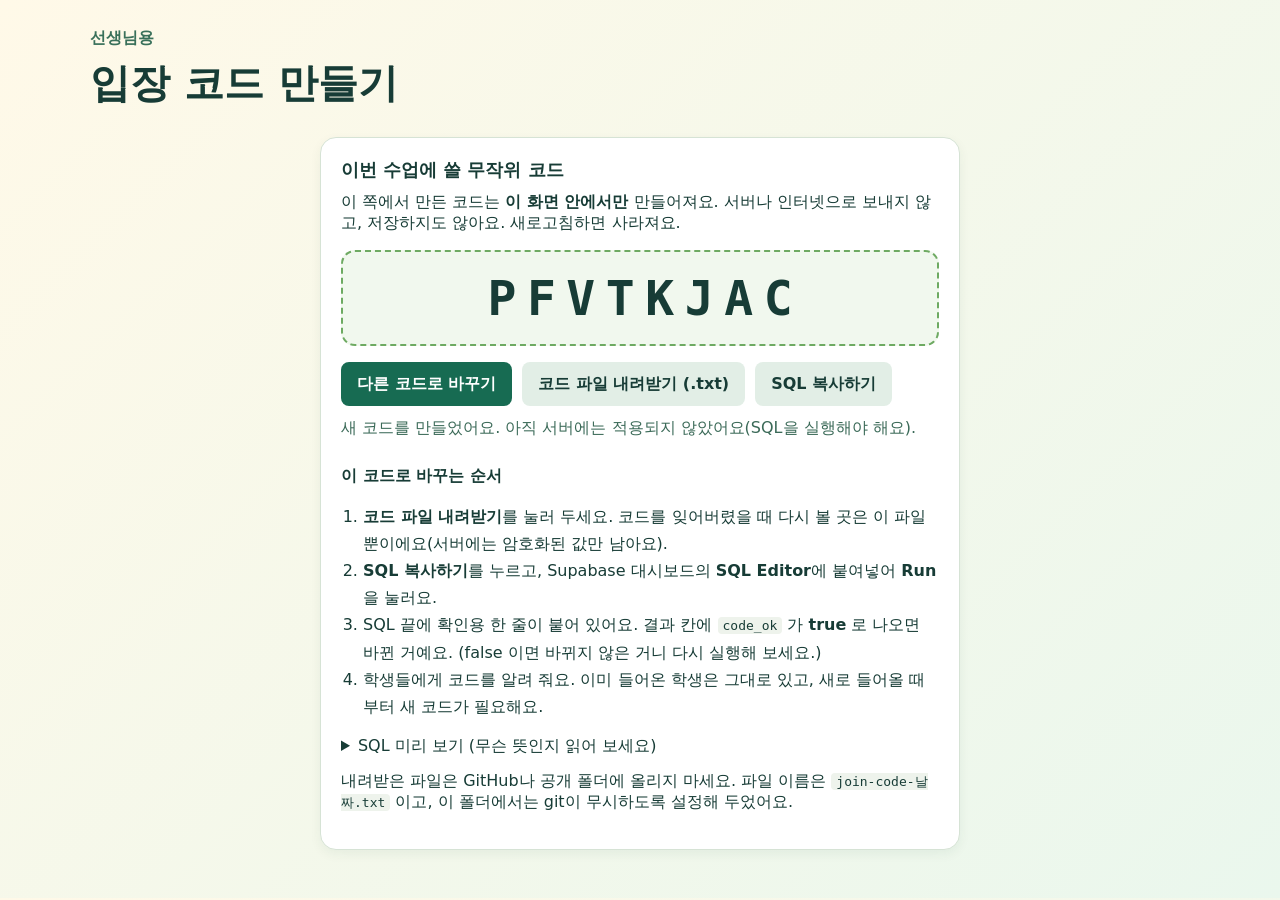
==== code.html @ 7f2667b0 "입장 화면에 이름(별명) 칸, 무작위 입장 코드 만들기 페이지(code.html) Co-Authored-By: Claude Sonnet 5.5 <noreply@anthropic.c" ====
<!doctype html>
<html lang="ko">
  <head>
    <meta charset="utf-8">
    <meta name="viewport" content="width=device-width, initial-scale=1.0">
    <meta name="robots" content="noindex">
    <title>입장 코드 만들기 - 함께 걷는 자연 공간</title>
    <link rel="stylesheet" href="./styles.css">
    <script src="./placement-rules.js" defer></script>
    <script src="./code-maker.js" defer></script>
  </head>
  <body>
    <main>
      <header>
        <div>
          <p class="eyebrow">선생님용</p>
          <h1>입장 코드 만들기</h1>
        </div>
      </header>
      <section class="setup-card code-maker" aria-labelledby="cm-title">
        <h2 id="cm-title">이번 수업에 쓸 무작위 코드</h2>
        <p>이 쪽에서 만든 코드는 <strong>이 화면 안에서만</strong> 만들어져요. 서버나 인터넷으로 보내지 않고, 저장하지도 않아요. 새로고침하면 사라져요.</p>
        <p id="cm-code" class="cm-code" aria-live="polite" aria-label="입장 코드">--------</p>
        <div class="button-row">
          <button id="cm-new" type="button">다른 코드로 바꾸기</button>
          <button id="cm-download" type="button" class="secondary">코드 파일 내려받기 (.txt)</button>
          <button id="cm-copy-sql" type="button" class="secondary">SQL 복사하기</button>
        </div>
        <p id="cm-status" role="status" class="cm-status"></p>

        <h3>이 코드로 바꾸는 순서</h3>
        <ol class="cm-steps">
          <li><b>코드 파일 내려받기</b>를 눌러 두세요. 코드를 잊어버렸을 때 다시 볼 곳은 이 파일뿐이에요(서버에는 암호화된 값만 남아요).</li>
          <li><b>SQL 복사하기</b>를 누르고, Supabase 대시보드의 <b>SQL Editor</b>에 붙여넣어 <b>Run</b>을 눌러요.</li>
          <li>SQL 끝에 확인용 한 줄이 붙어 있어요. 결과 칸에 <code>code_ok</code> 가 <b>true</b> 로 나오면 바뀐 거예요. (false 이면 바뀌지 않은 거니 다시 실행해 보세요.)</li>
          <li>학생들에게 코드를 알려 줘요. 이미 들어온 학생은 그대로 있고, 새로 들어올 때부터 새 코드가 필요해요.</li>
        </ol>
        <details>
          <summary>SQL 미리 보기 (무슨 뜻인지 읽어 보세요)</summary>
          <pre id="cm-sql" class="cm-sql"></pre>
          <p class="field-hint">① <code>crypt(코드, gen_salt('bf'))</code> 는 코드를 되돌릴 수 없는 암호화 값(해시)으로 바꿔요. 서버는 코드 자체를 저장하지 않고 이 값만 저장해요. ② <code>where world_id = ...</code> 는 이 학급 한 줄만 바꾸라는 조건이에요. 조건이 없으면 모든 줄이 바뀌므로 지우지 마세요.</p>
        </details>
        <p class="field-hint">내려받은 파일은 GitHub나 공개 폴더에 올리지 마세요. 파일 이름은 <code>join-code-날짜.txt</code> 이고, 이 폴더에서는 git이 무시하도록 설정해 두었어요.</p>
      </section>
    </main>
  </body>
</html>
---- styles.css ----
:root { color-scheme: light; font-family: Pretendard, "Noto Sans KR", system-ui, sans-serif; color: #173c36; background: linear-gradient(135deg, #fff9e8, #eaf7ed); }
* { box-sizing: border-box; }
body { margin: 0; min-width: 320px; }
main { width: min(1100px, calc(100% - 32px)); margin: 0 auto; padding: 28px 0 48px; }
header { display: flex; justify-content: space-between; gap: 20px; align-items: flex-start; margin-bottom: 20px; }
.header-actions { display: flex; flex-wrap: wrap; justify-content: flex-end; gap: 10px; }
h1, h2, p { margin-top: 0; }
h1 { font-size: clamp(1.7rem, 4vw, 2.5rem); margin-bottom: 6px; }
h2 { font-size: 1.1rem; margin-bottom: 10px; }
.eyebrow { color: #39705a; font-weight: 700; margin-bottom: 7px; }
.setup-card, aside { background: #fff; border: 1px solid #d6e3d5; border-radius: 16px; padding: 20px; box-shadow: 0 4px 12px rgb(23 60 54 / 6%); }
.form-grid { display: grid; grid-template-columns: repeat(2, minmax(0, 1fr)); gap: 14px; }
label { display: grid; gap: 6px; font-weight: 700; }
input { min-height: 44px; border: 1px solid #8aa99b; border-radius: 8px; padding: 9px; font: inherit; }
.checkbox { display: flex; align-items: center; margin-top: 14px; font-weight: 500; }
.checkbox input { width: 20px; min-height: 20px; margin-right: 8px; }
.button-row { display: flex; flex-wrap: wrap; gap: 10px; margin-top: 16px; }
button, .download-link { min-height: 44px; border: 0; border-radius: 8px; padding: 10px 16px; background: #176b52; color: #fff; font: inherit; font-weight: 700; cursor: pointer; }
.download-link { display: inline-flex; align-items: center; text-decoration: none; }
button.secondary, #stop-button { background: #e2eee6; color: #173c36; }
button:focus-visible, input:focus-visible, .download-link:focus-visible { outline: 3px solid #f2a900; outline-offset: 2px; }
.world-layout { display: grid; grid-template-columns: minmax(0, 1fr) 280px; gap: 20px; margin-top: 24px; }
#game { width: 100%; min-height: 460px; border: 4px solid #38795c; border-radius: 22px; overflow: hidden; background: #a8e3f0; box-shadow: 0 12px 28px rgb(39 110 75 / 18%), inset 0 0 0 4px #fff8d6; touch-action: none; }
#game canvas { display: block; width: 100% !important; height: auto !important; }
.controls { margin: 10px 4px; }
.location-status { margin: 0 4px; padding: 10px 12px; border-left: 4px solid #6eaa62; background: #edf5e5; border-radius: 0 8px 8px 0; line-height: 1.55; }
#presence-list { padding-left: 20px; margin-bottom: 26px; }
#presence-list li { padding: 4px 0; }
@media (max-width: 760px) { main { width: min(100% - 24px, 1100px); padding-top: 18px; } header, .world-layout { display: block; } .header-actions { justify-content: flex-start; margin-top: 12px; } .form-grid { grid-template-columns: 1fr; } aside { margin-top: 20px; } #game { min-height: 300px; } }

/* ---- 입장 코드와 자연물 놓기 ---- */
[hidden] { display: none !important; }
#join-card { max-width: 560px; margin: 0 auto; }
#join-code { font-size: 1.6rem; letter-spacing: .18em; text-transform: uppercase; text-align: center; }
#join-message { min-height: 1.6em; margin: 12px 0 0; }
#join-message[data-type="error"], #np-status[data-type="invalid"] { color: #9b1c2c; }
#np-status[data-type="valid"] { color: #17623f; }
.realtime-note { margin: 8px 4px 0; color: #7a4b00; }
.world-state { margin: 4px 0 0; color: #3b6a58; font-size: .92rem; }
#nature-panel { margin-top: 22px; padding-top: 18px; border-top: 1px solid #d6e3d5; }
#nature-panel h3 { font-size: 1rem; margin: 16px 0 6px; }
.np-note { color: #476153; margin-bottom: 10px; }
#np-kinds { display: grid; gap: 8px; }
#nature-panel .np-kind { display: block; width: 100%; text-align: left; background: #f1f8ee; color: #173c36; border: 2px solid #c9dec8; }
#nature-panel .np-kind small { display: block; font-weight: 500; margin-top: 2px; color: #4a6a5a; }
#nature-panel .np-kind[aria-pressed="true"] { background: #dff1e1; border-color: #176b52; }
.np-actions { display: flex; flex-wrap: wrap; gap: 8px; margin-top: 12px; }
#nature-panel button.danger { background: #b72d3b; color: #fff; }
#nature-panel button:disabled { background: #9aa99f; color: #fff; cursor: not-allowed; }
#np-status { min-height: 3em; margin: 12px 0 0; padding: 9px 10px; background: #f0f5ef; border-radius: 8px; line-height: 1.5; }
.np-cooldown { min-height: 1.3em; margin: 6px 0 0; color: #76520b; font-size: .9rem; }
.np-count { margin: 8px 0 0; color: #3b6a58; font-size: .92rem; }
#np-list { list-style: none; padding: 0; margin: 0; display: grid; gap: 6px; }
#nature-panel .np-item { width: 100%; text-align: left; background: #f1f8ee; color: #173c36; border: 2px solid #c9dec8; min-height: 40px; }
#nature-panel .np-item[aria-pressed="true"] { border-color: #f2a900; background: #fff6d8; }
.np-empty { color: #6a7f73; }
#game:focus-visible { outline: 4px solid #f2a900; outline-offset: 3px; }

/* ---- 이름(별명) 입력 ---- */
#join-form label + .field-hint { margin: 4px 0 14px; font-size: .82rem; color: #5c7467; }
#join-name { font-size: 1.15rem; text-align: center; }

/* ---- 입장 코드 만들기 ---- */
.code-maker { max-width: 640px; margin: 0 auto; }
.cm-code { font-size: clamp(2rem, 8vw, 3rem); font-weight: 800; letter-spacing: .22em; text-align: center; padding: 18px 8px 18px calc(8px + .22em); margin: 14px 0; background: #f1f8ee; border: 2px dashed #6eaa62; border-radius: 14px; user-select: all; font-family: ui-monospace, Menlo, Consolas, monospace; }
.cm-status { min-height: 1.6em; margin: 12px 0 0; color: #3b6a58; }
.cm-steps { padding-left: 22px; line-height: 1.7; }
.cm-sql { white-space: pre-wrap; overflow-wrap: anywhere; background: #f0f5ef; padding: 12px; border-radius: 8px; font-size: .85rem; }
.code-maker code { background: #eef3ec; padding: 1px 5px; border-radius: 4px; }
.code-maker h3 { margin: 22px 0 6px; font-size: 1rem; }
.code-maker details { margin: 14px 0; }
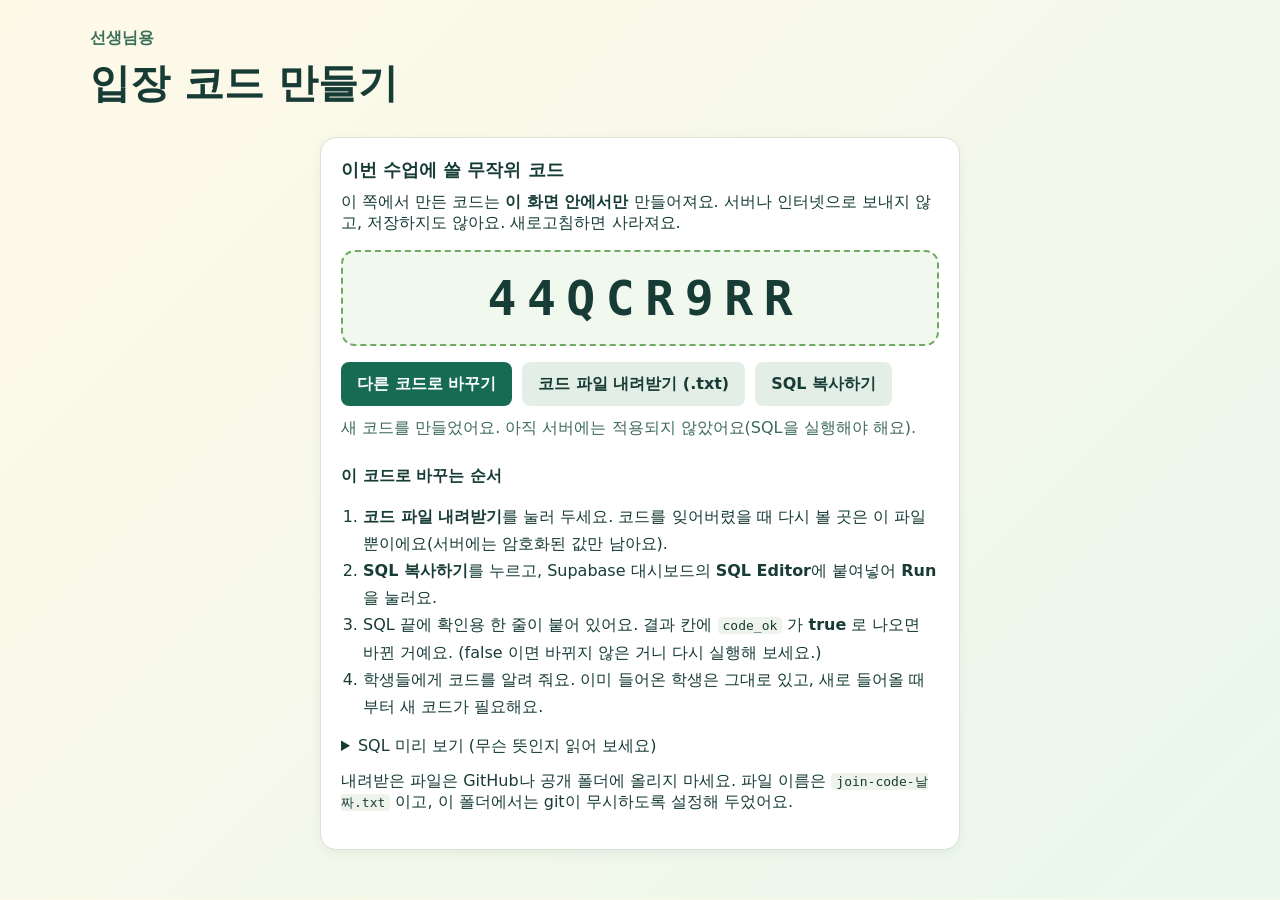
==== commit 8c36379b: "링크 썸네일(og-image)·초원 파비콘 추가, 공유 미리보기 메타 태그 Co-Authored-By: Claude Sonnet 5.5 <noreply@anthropic.com> " ====
--- a/code.html
+++ b/code.html
@@ -5,6 +5,9 @@
     <meta name="viewport" content="width=device-width, initial-scale=1.0">
     <meta name="robots" content="noindex">
     <title>입장 코드 만들기 - 함께 걷는 자연 공간</title>
+    <link rel="icon" href="./favicon.svg" type="image/svg+xml">
+    <link rel="icon" href="./favicon-32.png" sizes="32x32" type="image/png">
+    <link rel="apple-touch-icon" href="./apple-touch-icon.png">
     <link rel="stylesheet" href="./styles.css">
     <script src="./placement-rules.js" defer></script>
     <script src="./code-maker.js" defer></script>
--- a/styles.css
+++ b/styles.css
@@ -40,18 +40,19 @@
 #nature-panel { margin-top: 22px; padding-top: 18px; border-top: 1px solid #d6e3d5; }
 #nature-panel h3 { font-size: 1rem; margin: 16px 0 6px; }
 .np-note { color: #476153; margin-bottom: 10px; }
-#np-kinds { display: grid; gap: 8px; }
-#nature-panel .np-kind { display: block; width: 100%; text-align: left; background: #f1f8ee; color: #173c36; border: 2px solid #c9dec8; }
-#nature-panel .np-kind small { display: block; font-weight: 500; margin-top: 2px; color: #4a6a5a; }
+#np-kinds { display: grid; grid-template-columns: repeat(4, minmax(0, 1fr)); gap: 8px; }
+#nature-panel .np-kind { position: relative; display: flex; align-items: center; justify-content: center; width: 100%; aspect-ratio: 1; min-height: 56px; padding: 4px; background: #f1f8ee; color: #173c36; border: 2px solid #c9dec8; border-radius: 12px; }
+#nature-panel .np-kind[data-need="water"] { background: #dff1fa; border-color: #a8d3e8; }
+#nature-panel .np-kind[data-need="tree"]::after { content: "\1F333"; position: absolute; right: 2px; bottom: 0; font-size: .8rem; line-height: 1; }
+#nature-panel .np-kind canvas, #nature-panel .np-item canvas { display: block; pointer-events: none; }
 #nature-panel .np-kind[aria-pressed="true"] { background: #dff1e1; border-color: #176b52; }
 .np-actions { display: flex; flex-wrap: wrap; gap: 8px; margin-top: 12px; }
 #nature-panel button.danger { background: #b72d3b; color: #fff; }
 #nature-panel button:disabled { background: #9aa99f; color: #fff; cursor: not-allowed; }
 #np-status { min-height: 3em; margin: 12px 0 0; padding: 9px 10px; background: #f0f5ef; border-radius: 8px; line-height: 1.5; }
-.np-cooldown { min-height: 1.3em; margin: 6px 0 0; color: #76520b; font-size: .9rem; }
 .np-count { margin: 8px 0 0; color: #3b6a58; font-size: .92rem; }
-#np-list { list-style: none; padding: 0; margin: 0; display: grid; gap: 6px; }
-#nature-panel .np-item { width: 100%; text-align: left; background: #f1f8ee; color: #173c36; border: 2px solid #c9dec8; min-height: 40px; }
+#np-list { list-style: none; padding: 0; margin: 0; display: flex; flex-wrap: wrap; gap: 6px; }
+#nature-panel .np-item { display: flex; align-items: center; justify-content: center; width: 48px; height: 48px; min-height: 0; padding: 2px; background: #f1f8ee; color: #173c36; border: 2px solid #c9dec8; border-radius: 10px; }
 #nature-panel .np-item[aria-pressed="true"] { border-color: #f2a900; background: #fff6d8; }
 .np-empty { color: #6a7f73; }
 #game:focus-visible { outline: 4px solid #f2a900; outline-offset: 3px; }
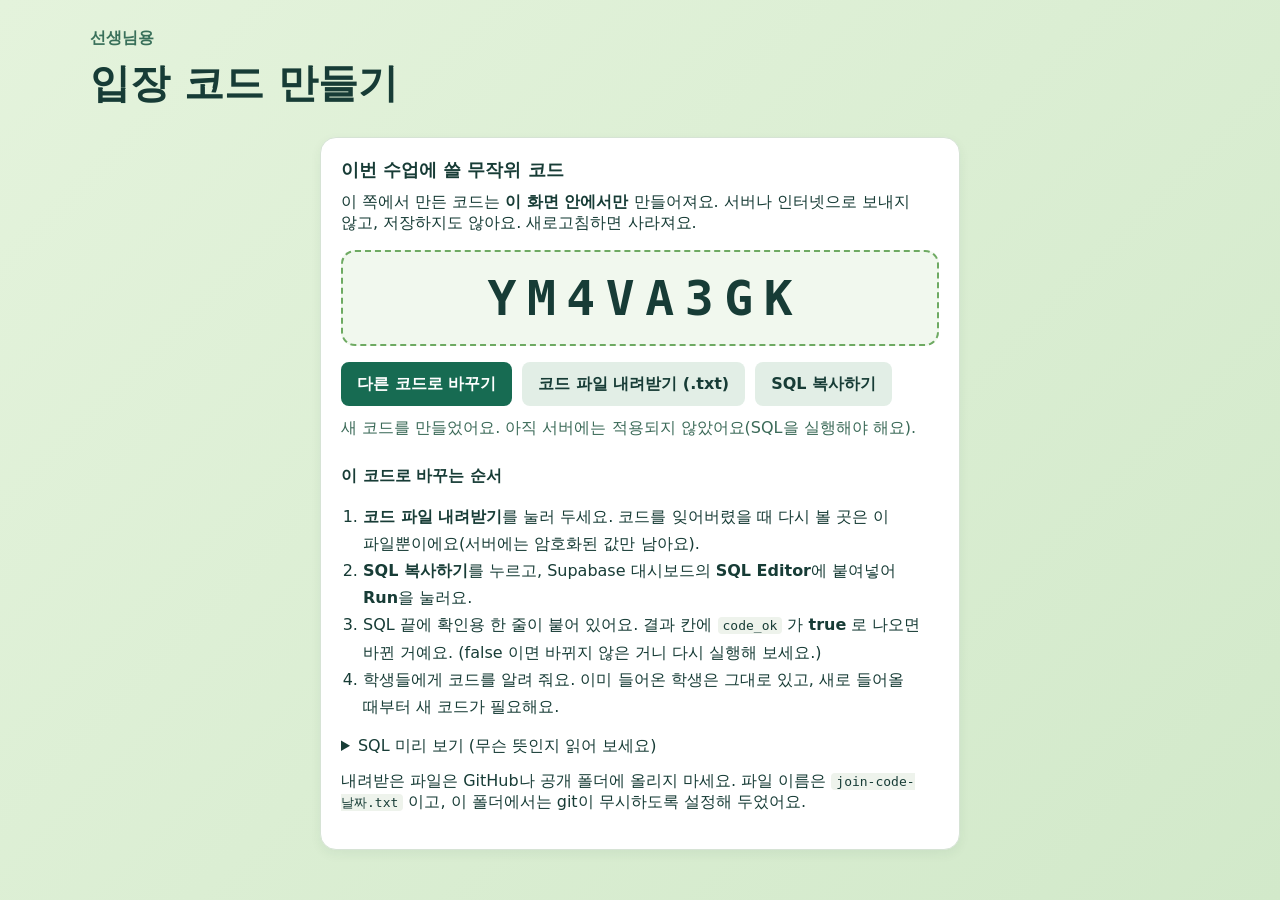
==== commit 8c2adc6a: "앱 이름을 '모두 함께 만드는 우리의 공간'으로, 줄바꿈을 어절 단위로 Co-Authored-By: Claude Sonnet 5.5 <noreply@anthropic.com> Cl" ====
--- a/code.html
+++ b/code.html
@@ -4,7 +4,7 @@
     <meta charset="utf-8">
     <meta name="viewport" content="width=device-width, initial-scale=1.0">
     <meta name="robots" content="noindex">
-    <title>입장 코드 만들기 - 함께 걷는 자연 공간</title>
+    <title>입장 코드 만들기 - 모두 함께 만드는 우리의 공간</title>
     <link rel="icon" href="./favicon.svg" type="image/svg+xml">
     <link rel="icon" href="./favicon-32.png" sizes="32x32" type="image/png">
     <link rel="apple-touch-icon" href="./apple-touch-icon.png">
--- a/styles.css
+++ b/styles.css
@@ -1,8 +1,14 @@
-:root { color-scheme: light; font-family: Pretendard, "Noto Sans KR", system-ui, sans-serif; color: #173c36; background: linear-gradient(135deg, #fff9e8, #eaf7ed); }
+:root { color-scheme: light; font-family: Pretendard, "Noto Sans KR", system-ui, sans-serif; color: #173c36; background: linear-gradient(135deg, #e4f3dc, #d2e9ca) fixed; }
 * { box-sizing: border-box; }
-body { margin: 0; min-width: 320px; }
+html { word-break: keep-all; overflow-wrap: break-word; } /* 한국어는 글자 중간이 아니라 어절(띄어쓰기) 단위로 줄을 바꾼다. 아주 긴 덩어리만 어쩔 수 없이 자름 */
+body { margin: 0; min-width: 320px; min-height: 100vh; color: #173c36; background: #dcedd4 linear-gradient(135deg, #e4f3dc, #d2e9ca) fixed; } /* 미리보기 틀이 body를 흰색으로 칠하므로 body에도 직접 지정 */
 main { width: min(1100px, calc(100% - 32px)); margin: 0 auto; padding: 28px 0 48px; }
 header { display: flex; justify-content: space-between; gap: 20px; align-items: flex-start; margin-bottom: 20px; }
+.sr-only { position: absolute; width: 1px; height: 1px; margin: -1px; padding: 0; overflow: hidden; clip: rect(0 0 0 0); white-space: nowrap; border: 0; }
+.site-title h1 { margin: 0; line-height: 0; }
+.site-title a { display: inline-block; border-radius: 12px; }
+.site-title a:focus-visible { outline: 3px solid #f2a900; outline-offset: 3px; }
+.site-title img { display: block; width: min(200px, 40vw); height: auto; mix-blend-mode: multiply; } /* 흰 바탕이 배경에 녹아들도록 곱하기 합성 */
 .header-actions { display: flex; flex-wrap: wrap; justify-content: flex-end; gap: 10px; }
 h1, h2, p { margin-top: 0; }
 h1 { font-size: clamp(1.7rem, 4vw, 2.5rem); margin-bottom: 6px; }
@@ -10,8 +16,8 @@
 .eyebrow { color: #39705a; font-weight: 700; margin-bottom: 7px; }
 .setup-card, aside { background: #fff; border: 1px solid #d6e3d5; border-radius: 16px; padding: 20px; box-shadow: 0 4px 12px rgb(23 60 54 / 6%); }
 .form-grid { display: grid; grid-template-columns: repeat(2, minmax(0, 1fr)); gap: 14px; }
-label { display: grid; gap: 6px; font-weight: 700; }
-input { min-height: 44px; border: 1px solid #8aa99b; border-radius: 8px; padding: 9px; font: inherit; }
+label { display: grid; grid-template-columns: minmax(0, 1fr); gap: 6px; font-weight: 700; }
+input { width: 100%; min-width: 0; min-height: 44px; border: 1px solid #8aa99b; border-radius: 8px; padding: 9px; font: inherit; }
 .checkbox { display: flex; align-items: center; margin-top: 14px; font-weight: 500; }
 .checkbox input { width: 20px; min-height: 20px; margin-right: 8px; }
 .button-row { display: flex; flex-wrap: wrap; gap: 10px; margin-top: 16px; }
@@ -19,19 +25,19 @@
 .download-link { display: inline-flex; align-items: center; text-decoration: none; }
 button.secondary, #stop-button { background: #e2eee6; color: #173c36; }
 button:focus-visible, input:focus-visible, .download-link:focus-visible { outline: 3px solid #f2a900; outline-offset: 2px; }
-.world-layout { display: grid; grid-template-columns: minmax(0, 1fr) 280px; gap: 20px; margin-top: 24px; }
-#game { width: 100%; min-height: 460px; border: 4px solid #38795c; border-radius: 22px; overflow: hidden; background: #a8e3f0; box-shadow: 0 12px 28px rgb(39 110 75 / 18%), inset 0 0 0 4px #fff8d6; touch-action: none; }
-#game canvas { display: block; width: 100% !important; height: auto !important; }
+.world-layout { display: grid; grid-template-columns: minmax(0, 1fr) 280px; gap: 20px; margin-top: 8px; align-items: start; }
+#game { box-sizing: content-box; width: calc(100% - 8px); aspect-ratio: 960 / 600; border: 4px solid #38795c; border-radius: 22px; overflow: hidden; background: #9dce8e; box-shadow: 0 12px 28px rgb(39 110 75 / 18%); touch-action: none; } /* 칸 비율을 초원 화면(960×600)과 똑같이 맞춰, 위아래 빈틈(하늘색 줄) 없이 초원만 꽉 차게 */
+#game canvas { display: block; width: 100% !important; height: 100% !important; margin: 0 !important; } /* Phaser가 붙이는 여백(margin)도 없앰 */
 .controls { margin: 10px 4px; }
 .location-status { margin: 0 4px; padding: 10px 12px; border-left: 4px solid #6eaa62; background: #edf5e5; border-radius: 0 8px 8px 0; line-height: 1.55; }
 #presence-list { padding-left: 20px; margin-bottom: 26px; }
 #presence-list li { padding: 4px 0; }
-@media (max-width: 760px) { main { width: min(100% - 24px, 1100px); padding-top: 18px; } header, .world-layout { display: block; } .header-actions { justify-content: flex-start; margin-top: 12px; } .form-grid { grid-template-columns: 1fr; } aside { margin-top: 20px; } #game { min-height: 300px; } }
+@media (max-width: 760px) { main { width: min(100% - 24px, 1100px); padding-top: 18px; } header, .world-layout { display: block; } .header-actions { justify-content: flex-start; margin-top: 12px; } .form-grid { grid-template-columns: 1fr; } aside { margin-top: 20px; } }
 
-/* ---- 입장 코드와 자연물 놓기 ---- */
+/* ---- 입장 코드와 놓는 것 놓기 ---- */
 [hidden] { display: none !important; }
-#join-card { max-width: 560px; margin: 0 auto; }
-#join-code { font-size: 1.6rem; letter-spacing: .18em; text-transform: uppercase; text-align: center; }
+#join-card { width: 100%; max-width: 560px; margin: 0 auto; }
+#join-code { font-size: clamp(1.15rem, 6.2vw, 1.6rem); letter-spacing: .14em; text-transform: uppercase; text-align: center; }
 #join-message { min-height: 1.6em; margin: 12px 0 0; }
 #join-message[data-type="error"], #np-status[data-type="invalid"] { color: #9b1c2c; }
 #np-status[data-type="valid"] { color: #17623f; }
